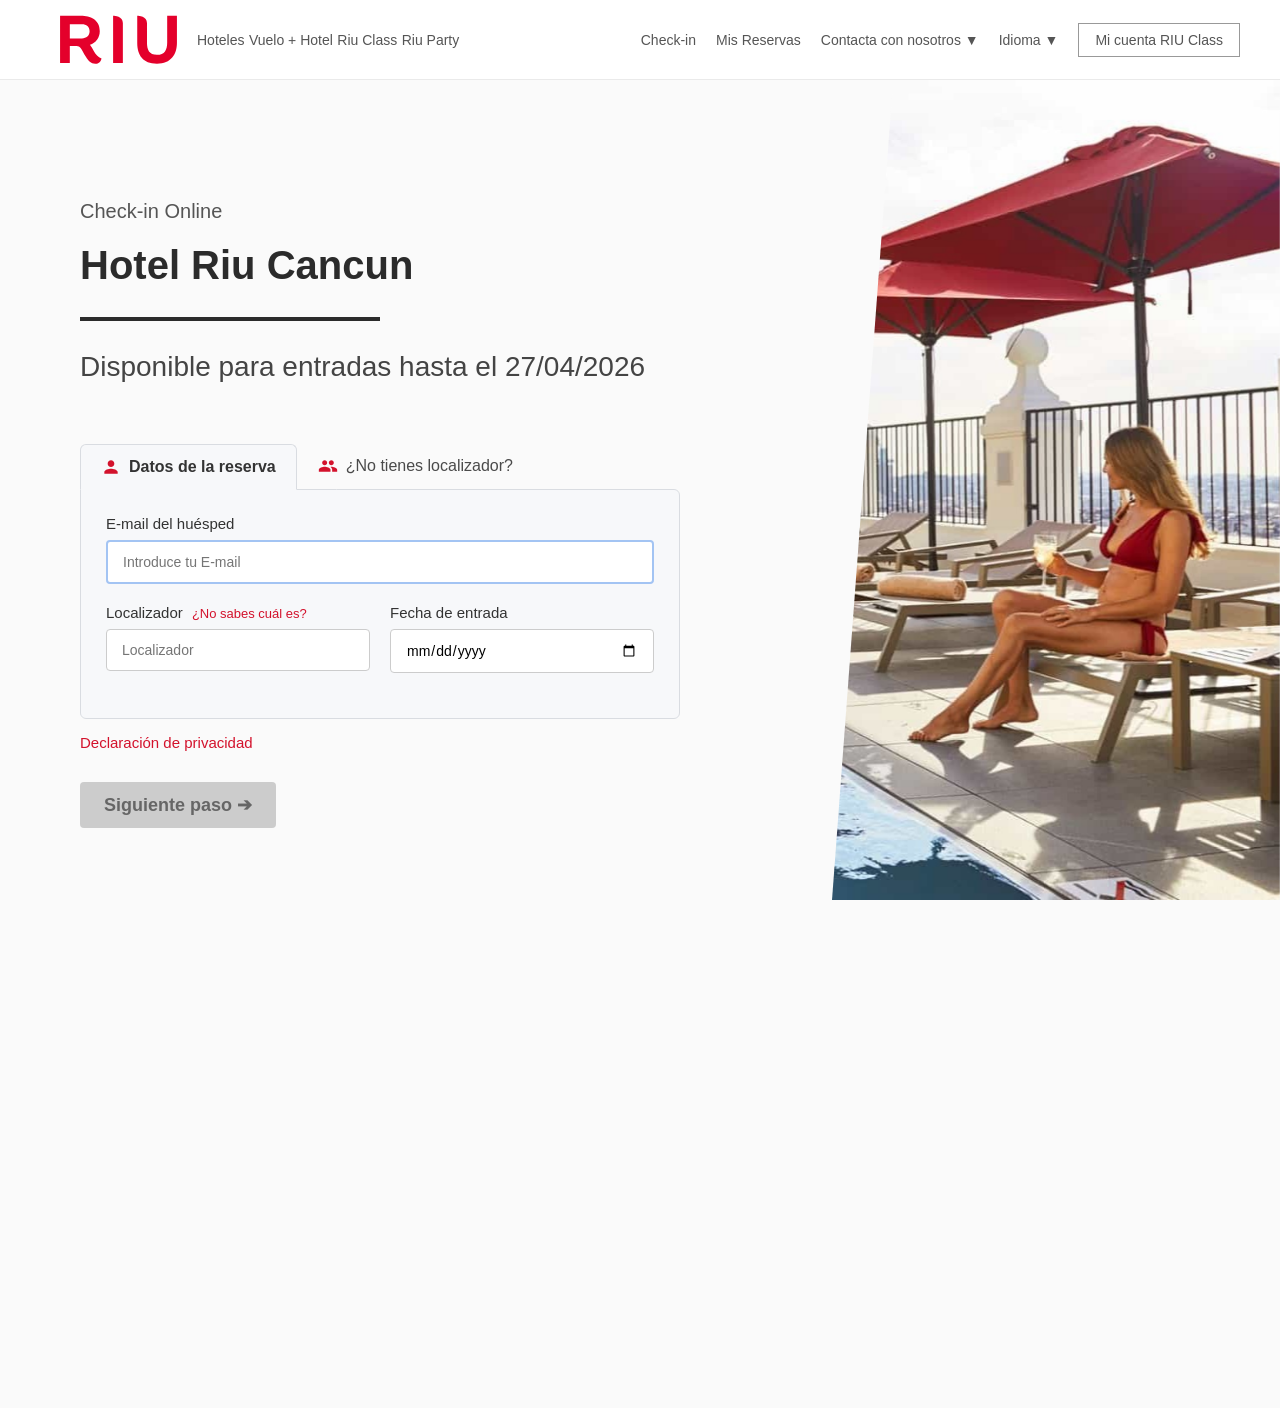
==== formulario.html @ fe55692a "initial commit" ====
<!DOCTYPE html>
<html lang="es">
<head>
    <meta charset="UTF-8">
    <meta name="viewport" content="width=device-width, initial-scale=1.0">
    <title>RIU - Check-in Online</title>
    <link rel="stylesheet" href="css/formulario.css">
</head>
<body>
<!-- Modal de Inicio de Sesión -->
<div id="loginModal" class="modal-overlay">
    <div class="modal-box">
        <!-- Botón de cerrar (X) -->
        <span class="close-modal" id="closeModal">
            <svg viewBox="0 0 24 24" width="24" height="24" fill="#333"><path d="M19 6.41L17.59 5 12 10.59 6.41 5 5 6.41 10.59 12 5 17.59 6.41 19 12 13.41 17.59 19 19 17.59 13.41 12z"/></svg>
        </span>
        
        <h2>Bienvenido de nuevo</h2>
        <p class="modal-subtitle">ACCEDE A TU CUENTA DESDE AQUÍ</p>

        <!-- Botones sociales -->
        <div class="social-logins">
            <button class="btn-google">
                <svg viewBox="0 0 48 48" width="18" height="18"><path fill="#EA4335" d="M24 9.5c3.54 0 6.71 1.22 9.21 3.6l6.85-6.85C35.9 2.38 30.47 0 24 0 14.62 0 6.51 5.38 2.56 13.22l7.98 6.19C12.43 13.7 17.74 9.5 24 9.5z"/><path fill="#4285F4" d="M46.98 24.55c0-1.57-.15-3.09-.38-4.55H24v9.02h12.94c-.58 2.96-2.26 5.48-4.78 7.18l7.73 6c4.51-4.18 7.09-10.36 7.09-17.65z"/><path fill="#FBBC05" d="M10.53 28.59c-.48-1.45-.76-2.99-.76-4.59s.27-3.14.76-4.59l-7.98-6.19C.92 16.46 0 20.12 0 24c0 3.88.92 7.54 2.56 10.78l7.97-6.19z"/><path fill="#34A853" d="M24 48c6.48 0 11.93-2.13 15.89-5.81l-7.73-6c-2.15 1.45-4.92 2.3-8.16 2.3-6.26 0-11.57-4.22-13.47-9.91l-7.98 6.19C6.51 42.62 14.62 48 24 48z"/></svg>
                Login Google
            </button>
            <button class="btn-facebook">
                <svg viewBox="0 0 24 24" width="18" height="18" fill="white"><path d="M22.675 0h-21.35c-.732 0-1.325.593-1.325 1.325v21.351c0 .731.593 1.324 1.325 1.324h11.495v-9.294h-3.128v-3.622h3.128v-2.671c0-3.1 1.893-4.788 4.659-4.788 1.325 0 2.463.099 2.795.143v3.24l-1.918.001c-1.504 0-1.795.715-1.795 1.763v2.313h3.587l-.467 3.622h-3.12v9.293h6.116c.73 0 1.323-.593 1.323-1.325v-21.35c0-.732-.593-1.325-1.325-1.325z"/></svg>
                Login Facebook
            </button>
        </div>

        <!-- Formularios -->
        <div class="modal-form-group">
            <label>Nº de Riu Class</label>
            <input type="text" class="modal-input">
            <div class="forgot-link-container">
                <a href="#" class="forgot-link">HE OLVIDADO MI Nº RIU CLASS</a>
            </div>
        </div>

        <div class="modal-form-group">
            <label>Contraseña</label>
            <div class="password-wrapper">
                <input type="password" id="loginPassword" class="modal-input">
                <span class="toggle-password" id="togglePassword">
                    <svg viewBox="0 0 24 24" width="20" height="20" fill="#666"><path d="M12 4.5C7 4.5 2.73 7.61 1 12c1.73 4.39 6 7.5 11 7.5s9.27-3.11 11-7.5c-1.73-4.39-6-7.5-11-7.5zM12 17c-2.76 0-5-2.24-5-5s2.24-5 5-5 5 2.24 5 5-2.24 5-5 5zm0-8c-1.66 0-3 1.34-3 3s1.34 3 3 3 3-1.34 3-3-1.34-3-3-3z"/></svg>
                </span>
            </div>
            <div class="forgot-link-container">
                <a href="#" class="forgot-link">HE OLVIDADO MI CONTRASEÑA</a>
            </div>
        </div>

        <!-- Botón Entrar -->
        <div class="modal-footer">
            <button class="btn-entrar">Entrar</button>
        </div>
    </div>
</div>
    <!-- Barra de Navegación -->
    <header class="navbar">
        <div class="nav-left">
            <div class="menu-icon">
                <span></span>
                <span></span>
                <span></span>
            </div>
            <img src="img/riu.svg" alt="RIU Hotels & Resorts">
            <nav class="main-links">
                <a href="#">Hoteles</a>
                <a href="#">Vuelo + Hotel</a>
                <a href="#">Riu Class</a>
                <a href="#">Riu Party</a>
            </nav>
        </div>
        
        <div class="nav-right">
            <a href="#">Check-in</a>
            <a href="#" id="linkMisReservas">Mis Reservas</a>
            <a href="tel:+521234567890">Contacta con nosotros ▼</a>

            <!-- Dropdown idioma -->
            <div class="lang-dropdown">
                <a href="#" class="lang-toggle">Idioma ▼</a>
                <div class="lang-menu">
                    <a href="#" data-lang="en">Inglés</a>
                    <a href="#" data-lang="es">Español</a>
                </div>
            </div>

            <a href="#" id="linkRiuClass" class="btn-outline">Mi cuenta RIU Class</a>
        </div>
    </header>

    <!-- Imagen de fondo -->
    <div class="fixed-image-container">
        <img src="img/fondo-3.jpg" class="hero-image" id="heroImage">
        <div class="diagonal-overlay"></div>
    </div>

    <!-- Contenido -->
    <main class="scrolling-wrapper">
        <div class="white-panel">
            
            <section class="hero-section hotel-header">
    <span class="pre-title">Check-in Online</span>
    <h1 id="hotelName">Hotel Riu Cancun</h1>
    <div class="divider"></div>
    <p class="availability-info">
        Disponible para entradas hasta el 27/04/2026
    </p>
</section>


            <section class="dynamic-content">
                <!-- Contenido dinámico -->
                 <div class="checkin-container">
    <!-- Pestañas superiores -->
    <div class="checkin-tabs">
        <div class="tab active" id="tab-reserva" onclick="cambiarPestana('reserva')">
            <svg viewBox="0 0 24 24" fill="currentColor" class="tab-icon"><path d="M12 12c2.21 0 4-1.79 4-4s-1.79-4-4-4-4 1.79-4 4 1.79 4 4 4zm0 2c-2.67 0-8 1.34-8 4v2h16v-2c0-2.66-5.33-4-8-4z"/></svg>
            Datos de la reserva
        </div>
        <div class="tab inactive" id="tab-sin-loc" onclick="cambiarPestana('sin-loc')">
            <svg viewBox="0 0 24 24" fill="currentColor" class="tab-icon"><path d="M16 11c1.66 0 2.99-1.34 2.99-3S17.66 5 16 5c-1.66 0-3 1.34-3 3s1.34 3 3 3zm-8 0c1.66 0 2.99-1.34 2.99-3S9.66 5 8 5C6.34 5 5 6.34 5 8s1.34 3 3 3zm0 2c-2.33 0-7 1.17-7 3.5V19h14v-2.5c0-2.33-4.67-3.5-7-3.5zm8 0c-.29 0-.62.02-.97.05 1.16.84 1.97 1.97 1.97 3.45V19h6v-2.5c0-2.33-4.67-3.5-7-3.5z"/></svg>
            ¿No tienes localizador?
        </div>
    </div>

    <!-- Caja del Formulario -->
    <div class="checkin-form-box">
        
        <!-- FORMULARIO 1: Datos de la reserva (Visible por defecto) -->
        <div id="form-datos-reserva" class="form-content">
            <div class="form-group">
                <label for="email">E-mail del huésped</label>
                <input type="email" id="email" class="input-blue-border" placeholder="Introduce tu E-mail">
            </div>
            <div class="form-row">
                <div class="form-group col-half">
                    <label for="localizador">
                        Localizador <a href="#" class="help-link">¿No sabes cuál es?</a>
                    </label>
                    <input type="text" id="localizador" placeholder="Localizador">
                </div>
                <div class="form-group col-half">
                    <label for="fecha">Fecha de entrada</label>
                    <input type="date" id="fecha">
                </div>
            </div>
        </div>

        <!-- FORMULARIO 2: ¿No tienes localizador? (Oculto por defecto) -->
        <div id="form-sin-localizador" class="form-content" style="display: none;">
            <div class="form-group">
                <label for="nombre">Nombre</label>
                <input type="text" id="nombre" placeholder="Introduce tu nombre">
            </div>
            <div class="form-group">
                <label for="apellidos">Apellidos</label>
                <input type="text" id="apellidos" placeholder="Introduce tus apellidos">
            </div>
            <div class="form-group">
                <label for="email-alt">E-mail del huésped</label>
                <input type="email" id="email-alt" placeholder="Introduce tu E-mail">
            </div>
            <div class="form-row">
                <div class="form-group col-half">
                    <label for="fecha-entrada-alt">Fecha de entrada</label>
                    <input type="date" id="fecha-entrada-alt">
                </div>
                <div class="form-group col-half">
                    <label for="fecha-salida">Fecha de salida</label>
                    <input type="date" id="fecha-salida">
                </div>
            </div>
        </div>

    </div>

    <!-- Enlace Privacidad y Botón (Estos se quedan siempre visibles) -->
    <div class="privacy-container">
        <a href="#" class="privacy-link">Declaración de privacidad</a>
    </div>
    <button id="btnSiguiente" class="btn-siguiente" disabled>Siguiente paso ➔</button>
</div>
            </section>

            <div style="height: 500px;"></div>
        </div>
    </main>


<script src="js/formulario.js"></script>
</body>
</html>
---- css/formulario.css ----
/* RESET */
* {
    margin: 0;
    padding: 0;
    box-sizing: border-box;
    font-family: Arial, sans-serif;
}

body {
    background-color: #fafafa;
    color: #333;
}

/* NAVBAR */
.navbar {
    position: sticky;
    top: 0;
    z-index: 100;
    display: flex;
    justify-content: space-between;
    align-items: center;
    padding: 15px 40px;
    background: #fff;
    border-bottom: 1px solid #eaeaea;
}

.nav-left, .nav-right {
    display: flex;
    align-items: center;
    gap: 20px;
}

.logo {
    color: #d10019;
    font-size: 32px;
    font-weight: 900;
}

.navbar a {
    text-decoration: none;
    color: #555;
    font-size: 14px;
}

.navbar a:hover {
    color: #000;
}

/* BOTÓN */
.btn-outline {
    border: 1px solid #999;
    padding: 8px 16px;
    transition: 0.3s;
}

.btn-outline:hover {
    background-color: #b85c5c;
    color: #fff;
    border-color: #b85c5c;
}

/* IMAGEN FIJA */
.fixed-image-container {
    position: fixed;
    top: 0;
    right: 0;
    width: 35%; /* 🔥 CAMBIA ESTO: Antes era 45%. Entre más pequeño el número (ej. 35% o 40%), más a la derecha se va */
    height: 100vh;
    z-index: 1;
    clip-path: polygon(15% 0, 100% 0, 100% 100%, 0% 100%);
}

.hero-image {
    width: 100%;
    height: 100%;
    object-fit: cover;
    transition: opacity 0.5s ease;
}

/* CONTENIDO */
.scrolling-wrapper {
    position: relative;
    z-index: 10;
}

.white-panel {
    width: 55%;
    padding: 40px 40px; /* 🔥 reduce el espacio */
}



.hero-section {
    padding-top: 40px;
    padding-bottom: 40px;
}


/* TEXTO PEQUEÑO ARRIBA */
.pre-title {
    font-size: 20px;
    color: #555;
    margin-bottom: 20px;
    display: block;
}

/* TITULO GRANDE */
.hero-section h1 {
    font-size: 40px; /* 🔥 baja de 90 a 80 */
    font-weight: 800;
    color: #2b2b2b;
    line-height: 1.1;
    margin-bottom: 30px;
    max-width: 900px;
}


/* LINEA NEGRA */
.divider {
    width: 300px;
    height: 4px;
    background-color: #2b2b2b;
    margin-bottom: 30px;
}

/* TEXTO INFERIOR */
.availability-info {
    font-size: 28px;
    color: #444;
    font-weight: 400;
}


/* DROPDOWN IDIOMA */
.lang-dropdown {
    position: relative;
}

.lang-menu {
    display: none;
    position: absolute;
    top: 100%;
    right: 0;
    background: #fff;
    border: 1px solid #ddd;
}

.lang-menu a {
    display: block;
    padding: 10px;
}

/* 🔥 ESTA CLASE ES LA QUE USA TU JS */
.lang-menu.show {
    display: block;
}

/* RESPONSIVE */
@media (max-width: 1024px) {
    .fixed-image-container {
        display: none;
    }
}
.hero-section h1 {
    white-space: nowrap;
}
.white-panel {
    width: 60%; /* 🔥 más espacio */
    padding: 80px 80px;
}

/* =========================================
   ESTILOS DEL FORMULARIO DE CHECK-IN
   ========================================= */

.checkin-container {
    max-width: 600px;
    margin-top: 20px;
    font-family: Arial, sans-serif;
    color: #333;
}

/* Pestañas (Tabs) */
.checkin-tabs {
    display: flex;
    align-items: flex-end;
}

.tab {
    display: flex;
    align-items: center;
    padding: 12px 20px;
    font-size: 16px;
    font-weight: 600;
    cursor: pointer;
    border-radius: 6px 6px 0 0;
    border: 1px solid transparent;
}

.tab-icon {
    width: 20px;
    height: 20px;
    margin-right: 8px;
    fill: #d3122c; /* Rojo estilo RIU */
}

/* Pestañas (Tabs) */
.tab {
    display: flex;
    align-items: center;
    padding: 12px 20px;
    font-size: 16px;
    font-weight: normal;
    cursor: pointer;
    border-radius: 6px 6px 0 0;
    border: 1px solid transparent;
    color: #4a4a4a;
    transition: all 0.3s ease;
}

.tab-icon {
    width: 20px;
    height: 20px;
    margin-right: 8px;
    fill: #d3122c; /* Rojo estilo RIU */
}

/* Estado de la pestaña activa */
.tab.active {
    background-color: #f7f8fa;
    border: 1px solid #d9dce1;
    border-bottom: 1px solid #f7f8fa; /* Oculta el borde inferior */
    margin-bottom: -1px; /* Solapa con la caja para unirse */
    z-index: 2;
    font-weight: 600;
    color: #333;
}

/* Asegurar que las cajas de formulario ocupen el 100% de la caja blanca */
.form-content {
    animation: fadeIn 0.3s ease;
}

/* Animación suave al cambiar de pestaña */
@keyframes fadeIn {
    from { opacity: 0; transform: translateY(-5px); }
    to { opacity: 1; transform: translateY(0); }
}

/* Caja del Formulario */
.checkin-form-box {
    background-color: #f7f8fa;
    border: 1px solid #d9dce1;
    border-radius: 0 6px 6px 6px;
    padding: 25px;
    position: relative;
    z-index: 1;
}

/* Grupos de inputs */
.form-group {
    margin-bottom: 20px;
    display: flex;
    flex-direction: column;
}

.form-group label {
    font-size: 15px;
    margin-bottom: 8px;
    color: #333;
}

.form-row {
    display: flex;
    gap: 20px;
    margin-bottom: 0;
}

.col-half {
    width: 50%;
}

/* Inputs */
.checkin-form-box input {
    padding: 12px 15px;
    border: 1px solid #ccc;
    border-radius: 4px;
    font-size: 14px;
    outline: none;
    transition: border-color 0.3s;
}

/* Borde azul específico para el email */
.input-blue-border {
    border: 2px solid #a3c4f3 !important;
}

.checkin-form-box input:focus {
    border-color: #a3c4f3;
}

/* Enlaces pequeños dentro del form */
.help-link {
    color: #d3122c;
    text-decoration: none;
    font-size: 13px;
    margin-left: 5px;
}

/* Enlace de Privacidad */
.privacy-container {
    margin-top: 15px;
    margin-bottom: 30px;
}

.privacy-link {
    color: #d3122c;
    text-decoration: none;
    font-size: 15px;
}

.privacy-link:hover {
    text-decoration: underline;
}

/* Botón Siguiente */
.btn-siguiente {
    background-color: #b5b5b5; /* Gris del botón inactivo */
    color: white;
    border: none;
    border-radius: 6px;
    padding: 15px 30px;
    font-size: 18px;
    cursor: pointer;
    display: inline-flex;
    align-items: center;
    transition: background-color 0.3s;
}

.btn-siguiente:hover {
    background-color: #a0a0a0;
}

/* Estilo base del botón (desactivado) */
.btn-siguiente {
    background-color: #cccccc; /* Color gris */
    color: #666666;
    cursor: not-allowed; /* Cursor de prohibido */
    padding: 12px 24px;
    border: none;
    border-radius: 4px;
    font-weight: bold;
    transition: background-color 0.3s ease;
}

/* Estilo cuando el botón está activo (rojo) */
.btn-siguiente.activo {
    background-color: #d32f2f; /* Color rojo (puedes ajustar el tono) */
    color: #ffffff;
    cursor: pointer; /* Cursor de click */
}

.btn-siguiente.activo:hover {
    background-color: #b71c1c; /* Rojo más oscuro al pasar el ratón */
}
/* --- ESTILOS DEL MODAL --- */
.modal-overlay {
    position: fixed;
    top: 0;
    left: 0;
    width: 100%;
    height: 100%;
    background-color: rgba(0, 0, 0, 0.6);
    display: none; /* Oculto por defecto */
    justify-content: center;
    align-items: center;
    z-index: 9999;
}

.modal-box {
    background: #ffffff;
    width: 90%;
    max-width: 500px;
    padding: 40px;
    border-radius: 4px;
    position: relative;
    box-shadow: 0 5px 15px rgba(0,0,0,0.3);
}

.close-modal {
    position: absolute;
    top: 15px;
    right: 20px;
    cursor: pointer;
}

.modal-box h2 {
    color: #222;
    font-size: 28px;
    margin-bottom: 5px;
    font-weight: 400;
}

.modal-subtitle {
    color: #666;
    font-size: 13px;
    margin-bottom: 30px;
}

/* Botones Sociales */
.social-logins {
    display: flex;
    gap: 15px;
    margin-bottom: 30px;
}

.btn-google, .btn-facebook {
    flex: 1;
    display: flex;
    align-items: center;
    justify-content: center;
    gap: 10px;
    padding: 10px;
    border-radius: 6px;
    font-weight: 500;
    cursor: pointer;
    font-size: 14px;
    border: 1px solid #ddd;
}

.btn-google {
    background: white;
    color: #333;
}

.btn-facebook {
    background: #1877F2;
    color: white;
    border-color: #1877F2;
}

/* Formularios del modal */
.modal-form-group {
    margin-bottom: 20px;
}

.modal-form-group label {
    display: block;
    margin-bottom: 8px;
    font-size: 16px;
    color: #222;
}

.modal-input {
    width: 100%;
    padding: 12px;
    border: 1px solid #ccc;
    border-radius: 4px;
    font-size: 16px;
    box-sizing: border-box;
}

.modal-input:focus {
    outline: none;
    border-color: #007bff; /* Color azul al escribir */
}

/* Contenedor relativo para el ojito de contraseña */
.password-wrapper {
    position: relative;
}

.toggle-password {
    position: absolute;
    right: 12px;
    top: 50%;
    transform: translateY(-50%);
    cursor: pointer;
    display: flex;
}

/* Enlaces de "He olvidado..." */
.forgot-link-container {
    text-align: right;
    margin-top: 5px;
}

.forgot-link {
    color: #d88383; /* Color asalmonado de la imagen */
    font-size: 12px;
    text-decoration: none;
}

.forgot-link:hover {
    text-decoration: underline;
}

/* Botón Entrar */
.modal-footer {
    display: flex;
    justify-content: flex-end;
    margin-top: 30px;
}

.btn-entrar {
    background-color: #E2002B; /* Rojo Riu */
    color: white;
    border: none;
    padding: 12px 40px;
    font-size: 16px;
    border-radius: 4px;
    cursor: pointer;
    transition: background 0.3s;
}

.btn-entrar:hover {
    background-color: #b50022;
}
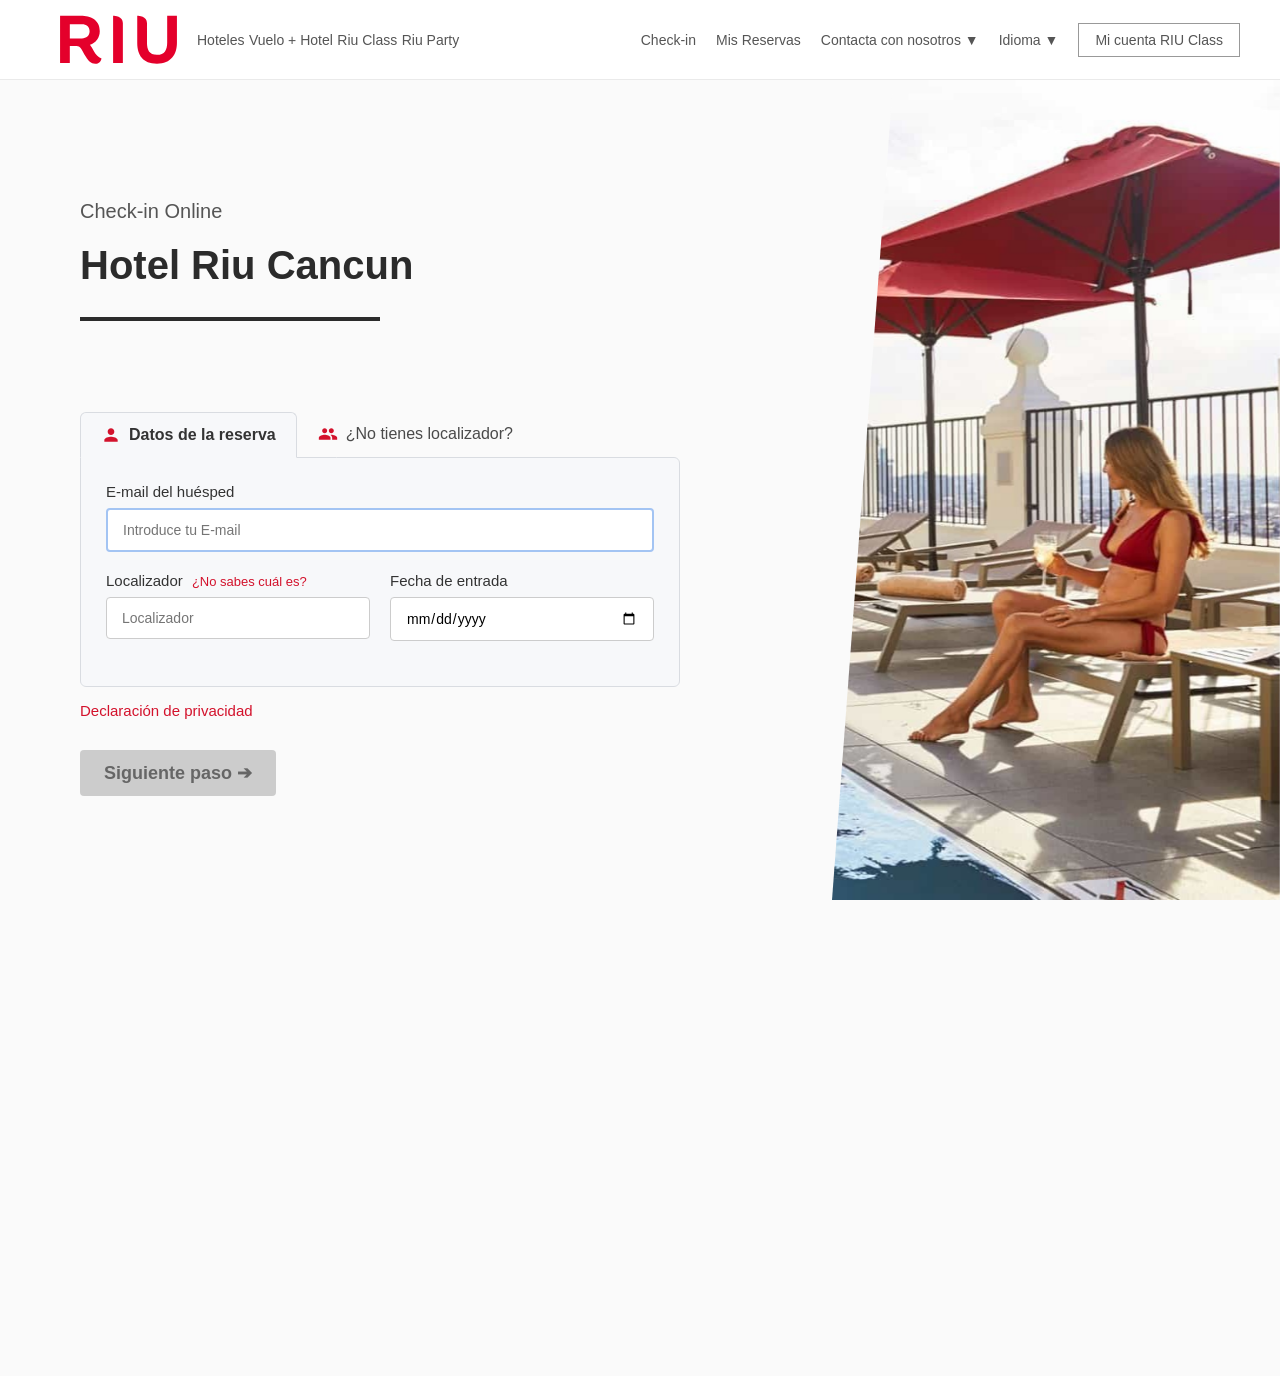
==== commit a9430204: "z" ====
--- a/formulario.html
+++ b/formulario.html
@@ -108,7 +108,7 @@
     <h1 id="hotelName">Hotel Riu Cancun</h1>
     <div class="divider"></div>
     <p class="availability-info">
-        Disponible para entradas hasta el 27/04/2026
+        
     </p>
 </section>
 
